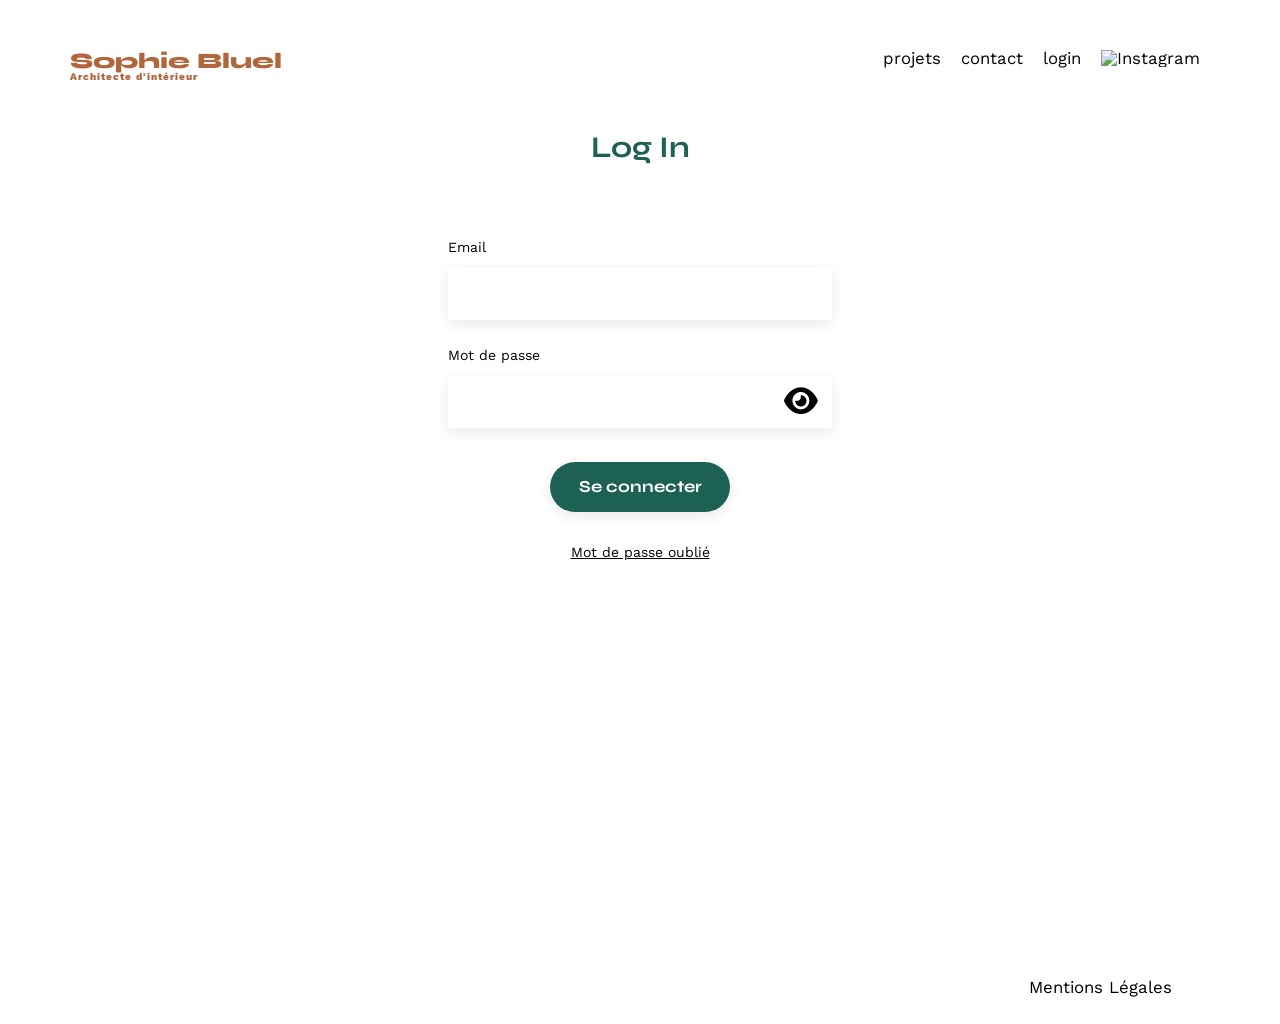
==== FrontEnd/pages/login.html @ 04e4c3ca "js/ cr'éation de l'envoie du form login et recuperation du token de session, css html/création la pa" ====
<!doctype html>
<html lang="fr">
  <head>
    <meta charset="UTF-8" />
    <title>Sophie Bluel - Architecte d'intérieur</title>
    <meta name="viewport" content="width=device-width, initial-scale=1.0" />
    <link rel="preconnect" href="https://fonts.googleapis.com" />
    <link rel="preconnect" href="https://fonts.gstatic.com" crossorigin />
    <link
      href="https://fonts.googleapis.com/css2?family=Syne:wght@700;800&family=Work+Sans&display=swap"
      rel="stylesheet"
    />
    <meta name="description" content="" />
    <link rel="stylesheet" href="../assets/style.css" />
    <link rel="stylesheet" href="../assets/login.css" />
    <link rel="stylesheet" href="https://cdnjs.cloudflare.com/ajax/libs/font-awesome/6.5.0/css/all.min.css">

    <script src="../assets/script/login.js" defer></script>
  </head>
  <body>
    <header>
      <h1>Sophie Bluel <span>Architecte d'intérieur</span></h1>
      <nav>
        <ul>
          <li>projets</li>
          <li>contact</li>
          <li>login</li>
          <li><img src="../assets/icons/instagram.png" alt="Instagram" /></li>
        </ul>
      </nav>
    </header>
    <main>

      
      <section id="contact">
        <h2>Log In</h2>
        
        <form action="#" method="">
          <label for="email">Email</label>
          <input type="email" name="email" id="email" />
          <label for="mot-de-passe">Mot de passe</label>
          
          <div class="password-wrapper">
  <input type="password" id="password" />
  <button class="toggle-password"><i class="fa-solid fa-eye"></i></button>

</div>

          <input type="submit" value="Se connecter" />
          <a href="#">Mot de passe oublié</a>
        </form>
      </section>
    </main>

    <footer>
      <nav>
        <ul>
          <li>Mentions Légales</li>
        </ul>
      </nav>
    </footer>
  </body>
</html>
---- FrontEnd/assets/style.css ----
/* http://meyerweb.com/eric/tools/css/reset/
   v2.0 | 20110126
   License: none (public domain)
*/

html, body, div, span, applet, object, iframe,
h1, h2, h3, h4, h5, h6, p, blockquote, pre,
a, abbr, acronym, address, big, cite, code,
del, dfn, em, img, ins, kbd, q, s, samp,
small, strike, strong, sub, sup, tt, var,
b, u, i, center,
dl, dt, dd, ol, ul, li,
fieldset, form, label, legend,
table, caption, tbody, tfoot, thead, tr, th, td,
article, aside, canvas, details, embed,
figure, figcaption, footer, header, hgroup,
menu, nav, output, ruby, section, summary,
time, mark, audio, video {
	margin: 0;
	padding: 0;
	border: 0;
	font-size: 100%;
	font: inherit;
	vertical-align: baseline;
}
/* HTML5 display-role reset for older browsers */
article, aside, details, figcaption, figure,
footer, header, hgroup, menu, nav, section {
	display: block;
}
body {
	line-height: 1;
}
ol, ul {
	list-style: none;
}
blockquote, q {
	quotes: none;
}
blockquote:before, blockquote:after,
q:before, q:after {
	content: '';
	content: none;
}
table {
	border-collapse: collapse;
	border-spacing: 0;
}
/** end reset css**/
body {
	max-width: 1140px;
	margin:auto;
	font-family: 'Work Sans' ;
	font-size: 14px;
}
header {
	display: flex;
	justify-content: space-between;
	margin: 50px 0
}
section {
	margin: 50px 0
}

h1{
	display: flex;
	flex-direction: column;
	font-family: 'Syne';
	font-size: 22px;
	font-weight: 800;
	color: #B1663C
}

h1 > span {
	font-family: 'Work Sans';
	font-size:10px;
	letter-spacing: 0.1em;
;
}

h2{
	font-family: 'Syne';
	font-weight: 700;
	font-size: 30px;
	color: #1D6154
}
nav ul {
	display: flex;
	align-items: center;
	list-style-type: none;

}
nav li {
	padding: 0 10px;
	font-size: 1.2em;
}

li:hover {
	color: #B1663C;
}
#introduction {
	display: flex;
	align-items: center;
}
#introduction figure {
	flex: 1
}
#introduction img {
	display: block;
	margin: auto;
	width: 80%;
}

#introduction article {
	flex: 1
}
#introduction h2 {
	margin-bottom: 1em;
}

#introduction p {
	margin-bottom: 0.5em;
}
#portfolio h2 {
	text-align: center;
	margin-bottom: 1em;
}
.gallery {
	width: 100%;
	display: grid;
	grid-template-columns: 1fr 1fr 1fr;
	grid-column-gap: 20px;
	grid-row-gap: 20px;
}

.gallery img {
	width: 100%;

}
#contact {
	width: 50%;
margin: auto;
}
#contact > * {
	text-align: center;

}
#contact h2{
	margin-bottom: 20px;
}
#contact form {
	text-align: left;
	margin-top:30px;
	display: flex;
	flex-direction: column;
}

#contact input {
	height: 50px;
	font-size: 1.2em;
	border: none;
	box-shadow: 0px 4px 14px rgba(0, 0, 0, 0.09);
}
#contact label {
	margin: 2em 0 1em 0;
}
#contact textarea {
	border: none;
	box-shadow: 0px 4px 14px rgba(0, 0, 0, 0.09);
}

input[type="submit"] {
	font-family: 'Syne';
	font-weight: 700;
	color: white;
	background-color: #1D6154;
	margin : 2em auto ;
	width: 180px;
	text-align: center;
	border-radius: 60px ;
}

footer nav ul {
	display: flex;
	justify-content: flex-end;
	margin: 2em
}



/**********CSS ajouter***************/
.button_container button{
font-family: 'Syne';
	font-weight: 700;
	
	margin : 2em auto ;
	padding: 0px 30px;
	text-align: center;
	border-radius: 60px ;
	height: 50px;
	font-size: 1.2em;
	border: 1px, solid ;
	border-color: #1D6154;
	box-shadow: 0px 4px 14px rgba(0, 0, 0, 0.09);
}
input[type="submit"], .button_active{

color: white;
	background-color: #1D6154;
}

.button_inactive{
color: #1D6154;
	background-color: white;

}

.button_container{
display: flex;
justify-content: center;
width: fit-content;
margin: 0 auto;
gap: 10px;

}

.teste{
background-color: #5da1b6;

}

.hidden{
display: none;

}

a {
text-decoration: none;
color: inherit;

}
---- FrontEnd/assets/login.css ----
#contact a{
text-decoration: underline;
text-align: center;

}

body{
min-height:1024px;
display: flex;
flex-direction: column;

}

main{
flex: 1;

}

.password-wrapper {
  position: relative;
  display: flex;
  width: fit-content;
}



.password-wrapper button {
  position: absolute;
  right: 8px;
  top: 50%;
  transform: translateY(-50%);
  background: none;
  border: none;
  cursor: pointer;
  font-size: 30px;
}

input{
display: flex;
width: 380px;
align-content: center;
}

#contact {
    display: flex;
    flex-direction: column;
    align-items: center;
}
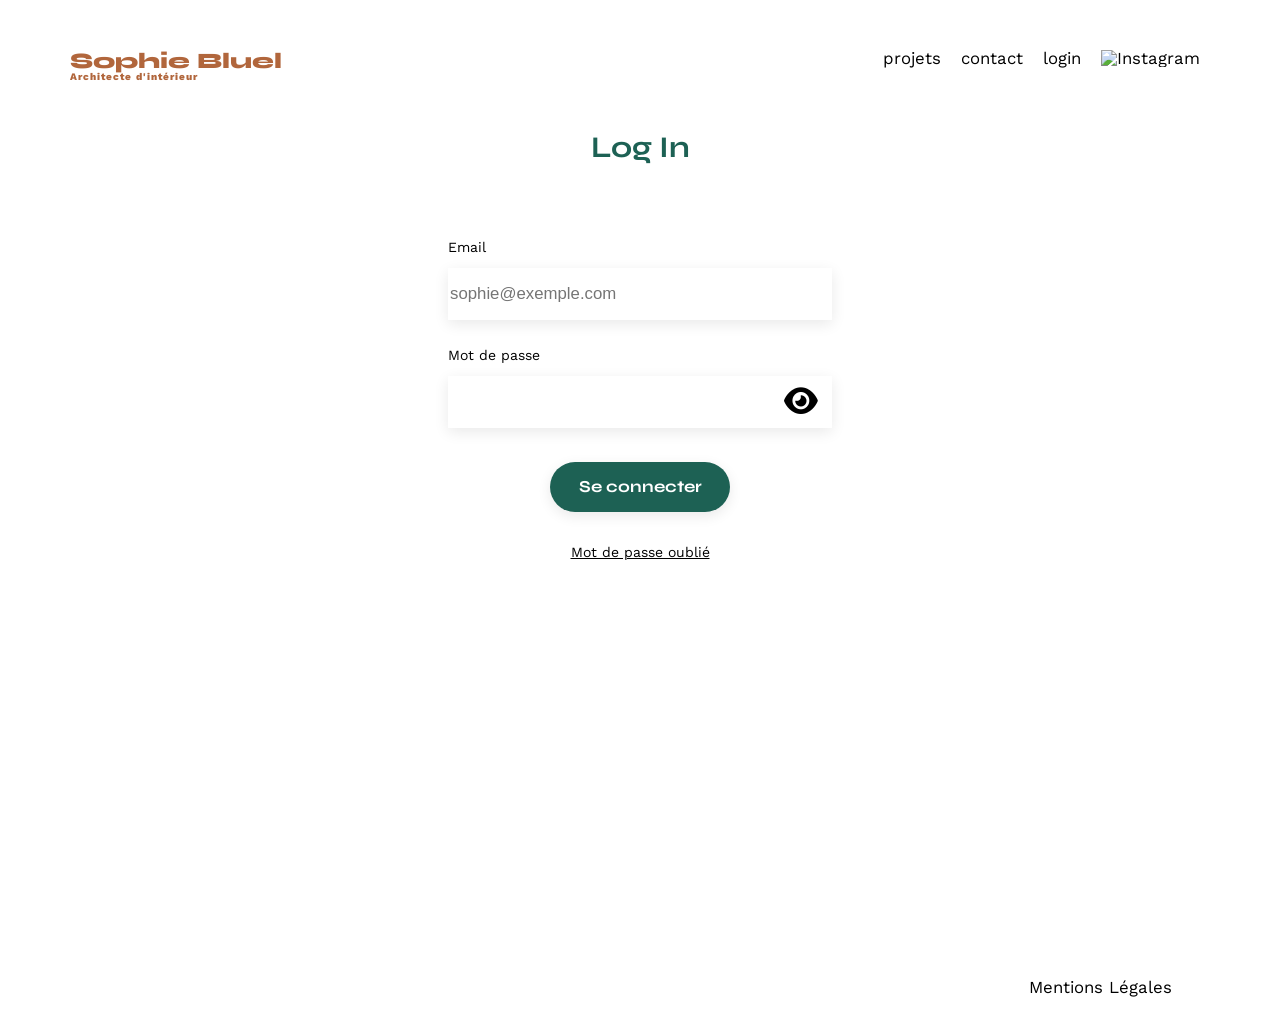
==== commit 21c7eb86: "fix bug html css sur banniere edition" ====
--- a/FrontEnd/pages/login.html
+++ b/FrontEnd/pages/login.html
@@ -19,12 +19,12 @@
   </head>
   <body>
     <header>
-      <h1>Sophie Bluel <span>Architecte d'intérieur</span></h1>
+      <a href="../index.html"><h1>Sophie Bluel <span>Architecte d'intérieur</span></h1></a>
       <nav>
         <ul>
           <li>projets</li>
           <li>contact</li>
-          <li>login</li>
+          <a href="login.html"> <li>login</li></a>
           <li><img src="../assets/icons/instagram.png" alt="Instagram" /></li>
         </ul>
       </nav>
@@ -37,11 +37,11 @@
         
         <form action="#" method="">
           <label for="email">Email</label>
-          <input type="email" name="email" id="email" />
+          <input type="email" name="email" id="email" required placeholder="sophie@exemple.com"/>
           <label for="mot-de-passe">Mot de passe</label>
           
           <div class="password-wrapper">
-  <input type="password" id="password" />
+  <input type="password" id="password"required />
   <button class="toggle-password"><i class="fa-solid fa-eye"></i></button>
 
 </div>
--- a/FrontEnd/assets/style.css
+++ b/FrontEnd/assets/style.css
@@ -230,12 +230,36 @@
 }
 
 .hidden{
-display: none;
+display: none !important;
 
 }
 
 a {
 text-decoration: none;
 color: inherit;
-
+cursor: pointer;
+}
+
+.edition-mode{
+display: flex;
+	background-color: black;
+	flex-direction: row;
+	align-items: center;
+	justify-content: center;
+}
+
+.edition-mode p{
+color: white;
+padding: 21px 20px;
+	font-size: 1.2em;
+	text-align: center;
+}
+
+.fa-regular {
+color: white;
+
+}
+
+.cacher{
+	display: none;
 }
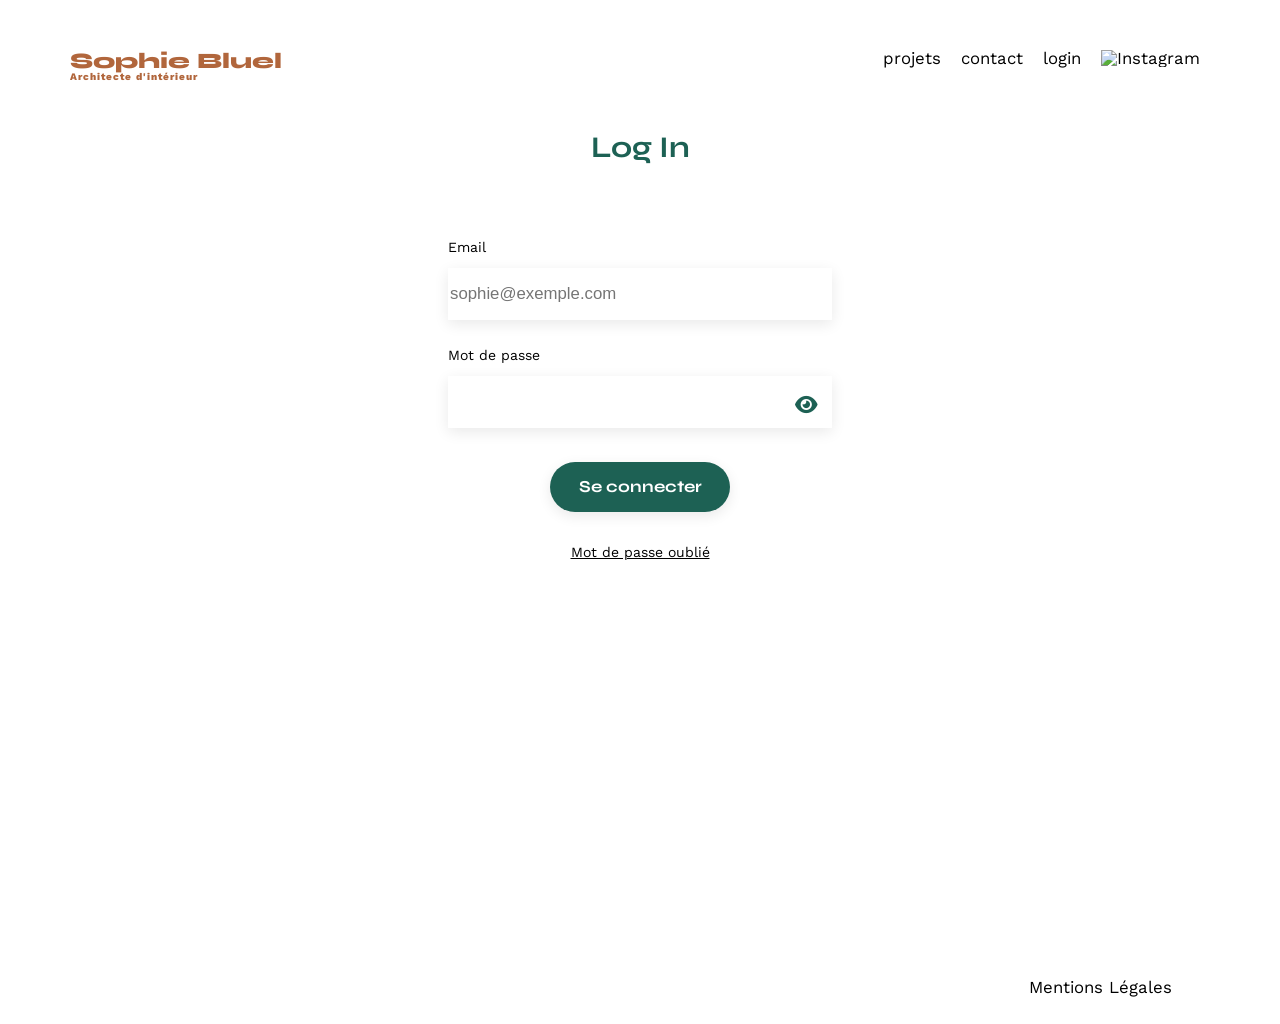
==== commit 3c92611c: "refactor: improve error handling and response validation in API calls" ====
--- a/FrontEnd/pages/login.html
+++ b/FrontEnd/pages/login.html
@@ -24,7 +24,8 @@
         <ul>
           <li>projets</li>
           <li>contact</li>
-          <a href="login.html"> <li>login</li></a>
+          <li><a href="login.html">login</a></li>
+
           <li><img src="../assets/icons/instagram.png" alt="Instagram" /></li>
         </ul>
       </nav>
@@ -43,6 +44,7 @@
           <div class="password-wrapper">
   <input type="password" id="password"required />
   <button class="toggle-password"><i class="fa-solid fa-eye"></i></button>
+<p class="error-message" id="error-message"></p>
 
 </div>
 
--- a/FrontEnd/assets/style.css
+++ b/FrontEnd/assets/style.css
@@ -122,8 +122,11 @@
 	margin-bottom: 0.5em;
 }
 #portfolio h2 {
+	display: flex;
 	text-align: center;
 	margin-bottom: 1em;
+	justify-content: center;
+	margin: 0;
 }
 .gallery {
 	width: 100%;
@@ -131,15 +134,35 @@
 	grid-template-columns: 1fr 1fr 1fr;
 	grid-column-gap: 20px;
 	grid-row-gap: 20px;
-}
-
-.gallery img {
-	width: 100%;
-
-}
+	margin-top: 50px;
+
+}
+
+.gallery figure {
+    width: 100%;
+    aspect-ratio: 3 / 4;
+    overflow: hidden;
+    margin: 0;
+    display: flex;/*Ajout de flex sinon le figcaption est masque par overflow*/
+    flex-direction: column;
+}
+
+.gallery figure img {
+    width: 100%;
+    flex: 1; /* l'image prend l'espace disponible */
+    object-fit: cover;
+    min-height: 0; /*  Pour que flex fonctionne correctement avec overflow */
+}
+
+.gallery figure figcaption {
+    flex-shrink: 0; /* la légende garde sa taille naturelle, ne rétrécit pas */
+    padding: 0.5em;
+    text-align: center;
+}
+
 #contact {
 	width: 50%;
-margin: auto;
+margin:  auto;
 }
 #contact > * {
 	text-align: center;
@@ -147,6 +170,7 @@
 }
 #contact h2{
 	margin-bottom: 20px;
+	
 }
 #contact form {
 	text-align: left;
@@ -189,15 +213,15 @@
 
 
 /**********CSS ajouter***************/
-.button_container button{
+.button_container button, .btn_ajouter{
 font-family: 'Syne';
 	font-weight: 700;
 	
-	margin : 2em auto ;
+	margin: 0;
 	padding: 0px 30px;
 	text-align: center;
 	border-radius: 60px ;
-	height: 50px;
+	height: 37px;
 	font-size: 1.2em;
 	border: 1px, solid ;
 	border-color: #1D6154;
@@ -222,12 +246,10 @@
 margin: 0 auto;
 gap: 10px;
 
-}
-
-.teste{
-background-color: #5da1b6;
-
-}
+min-height: 128px;
+
+}
+
 
 .hidden{
 display: none !important;
@@ -237,7 +259,7 @@
 a {
 text-decoration: none;
 color: inherit;
-cursor: pointer;
+
 }
 
 .edition-mode{
@@ -246,6 +268,12 @@
 	flex-direction: row;
 	align-items: center;
 	justify-content: center;
+
+  /*la div doit prendre toute la largeur du view port*/
+  width: 100vw;
+  position: relative;
+  left: 50%;
+  transform: translateX(-50%);
 }
 
 .edition-mode p{
@@ -255,11 +283,306 @@
 	text-align: center;
 }
 
-.fa-regular {
+.edition-mode .fa-regular {
 color: white;
 
 }
 
 .cacher{
 	display: none;
-}+}
+
+#portfolio{
+display: flex;
+flex-direction: column;
+
+}
+
+nav{
+
+	cursor: pointer;
+}
+
+.container-button-modif{
+display: flex;
+flex-direction: row;
+gap: 5px;
+align-items: center;
+cursor: pointer;
+
+border: none;
+background: none;
+
+}
+
+.container-button-modif span{
+font-size: 16px;
+
+}
+
+.container-button-modif:hover{
+
+	color: #B1663C;
+}
+
+
+
+.text-projet-container{
+display: flex;
+flex-direction: row;
+justify-content: center;
+gap: 20px;
+margin-top: 140px;
+margin-bottom: 50px;
+
+}
+
+.fa-regular.fa-pen-to-square{
+	height: 18px;
+	justify-content: center;
+
+	
+
+}
+
+
+
+.hidden-visibility{
+
+	visibility: hidden;
+}
+
+
+/***********Modal*****************/
+
+
+#fermer{
+
+position: absolute;
+top: 10px;
+right: 10px;
+background: none;
+border: none;
+
+
+}
+
+
+
+.fa-solid.fa-xmark{
+font-size: 24px;
+
+}
+
+.fa-solid.fa-xmark:hover{
+color: #B1663C;
+
+}
+
+
+
+#modale-titre{
+
+font-size: 26px;
+text-align: center;
+margin : 40px auto;
+
+
+}
+
+dialog#modale {
+  
+  background: white;
+  padding: 20px 105px;
+  z-index: 20;
+  width: 40%;
+  max-height: 85vh;
+  
+  border: none;
+  border-radius: 10px;
+  box-sizing: border-box;
+}
+
+dialog#modale[open] {
+  display: flex;
+  flex-direction: column;
+  align-items: center;
+}
+
+.work_model_container {
+  display: grid;
+  grid-template-columns: repeat(5, 1fr);
+  gap: 10px;
+  overflow-y: auto; /* scroll ici seulement */
+  width: 100%;
+  padding: 10px 0px;
+  box-sizing: border-box;
+  margin-bottom: 60px;
+}
+
+.work_model_container figure {
+  margin: 0;
+  position: relative;
+  width: 100%;
+  aspect-ratio: 3 / 4;
+}
+
+.work_model_container figure img {
+  width: 100%;
+  height: 100%;
+  object-fit: cover;
+  display: block;
+  border-radius: 5px;
+}
+
+.separateur {
+  width: 80%;
+  border: 1px solid #ccc;
+  margin: 40px auto 15px auto ;
+}
+
+.trash-can-icon {
+  position: absolute;
+  background: #000000;
+  border-radius: 2px;
+  width: 17px;
+  height: 17px;
+  top: 10px;
+  right: 10px;
+  display: flex;
+  align-items: center;
+  justify-content: center;
+}
+
+.fa-solid.fa-trash-can {
+  font-size: 9px;
+  color: white;
+}
+
+.test{
+
+position: fixed;
+left: 100px;
+top: 100px;
+
+}
+
+/*******Modale Ajouter vue**/
+
+#retour {
+  position: absolute;
+  top: 10px;
+  left: 10px;
+  background: none;
+  border: none;
+  
+  cursor: pointer;
+}
+
+.fa-solid.fa-arrow-left{
+font-size: 21px;
+
+}
+
+#retour:hover {
+  color: #B1663C;
+}
+
+.modal-view {
+  position: relative;
+  width: 100%;
+  display: flex;
+  flex-direction: column;
+  align-items: center;
+}
+
+/* Formulaire */
+#form-ajout-photo {
+  width: 100%;
+  display: flex;
+  flex-direction: column;
+  padding: 0 30px;
+  box-sizing: border-box;
+}
+
+.upload-zone {
+  background-color: #E8F1F6;
+  border-radius: 5px;
+  display: flex;
+  flex-direction: column;
+  align-items: center;
+  justify-content: center;
+  
+  margin-bottom: 20px;
+  height: 170px;
+}
+
+.upload-icon {
+  font-size: 60px;
+  color: #B9C5CC;
+  margin-bottom: 15px;
+}
+
+.btn-upload {
+  background-color: #CBD6DC;
+  color: #306685;
+  font-weight: 500;
+  padding: 10px 20px;
+  border-radius: 50px;
+  cursor: pointer;
+  font-size: 14px;
+}
+
+.btn-upload:hover {
+  background-color: #c0ccd3;
+}
+
+.upload-info {
+  font-size: 11px;
+  color: #444;
+  margin-top: 10px;
+}
+
+.label-form {
+  font-size: 14px;
+  color: #3D3D3D;
+  margin-bottom: 5px;
+  margin-top: 15px;
+}
+
+.input-form {
+  border: none;
+  box-shadow: 0px 3px 6px rgba(0, 0, 0, 0.16);
+  border-radius: 3px;
+  height: 50px;
+  padding: 0 10px;
+  font-size: 14px;
+}
+
+.btn_valider {
+  background-color: #A7A7A7;
+  color: white;
+  border: none;
+  border-radius: 50px;
+  padding: 12px 0;
+  width: 140px;
+  margin: 15px auto 0;
+  font-weight: 700;
+  cursor: pointer;
+}
+
+.btn_valider:enabled {
+  background-color: #1D6154;
+  cursor: pointer;
+}
+
+dialog#modale::backdrop {
+  background: rgba(0, 0, 0, 0.5);
+}
+
+.preview-image {
+  max-width: 100%;
+  height: 170px;
+  object-fit: contain;
+}
+
--- a/FrontEnd/assets/login.css
+++ b/FrontEnd/assets/login.css
@@ -26,16 +26,19 @@
 
 
 
-.password-wrapper button {
+.toggle-password {
   position: absolute;
-  right: 8px;
+  right: 0px;
   top: 50%;
   transform: translateY(-50%);
   background: none;
   border: none;
   cursor: pointer;
   font-size: 30px;
+  height: 100%;
+  aspect-ratio: 1 / 1;
 }
+
 
 input{
 display: flex;
@@ -48,3 +51,23 @@
     flex-direction: column;
     align-items: center;
 }
+
+.error-message {
+  color: red;
+  font-size: 0.85rem;
+  display: none;
+}
+
+.fa-solid.fa-eye, .fa-solid.fa-eye-slash{
+font-size: 20px;
+color: #1D6154;
+transition: filter 0.2s ease;
+
+
+}
+
+.fa-solid.fa-eye:hover, 
+.fa-solid.fa-eye-slash:hover{
+filter: brightness(70%);
+}
+
